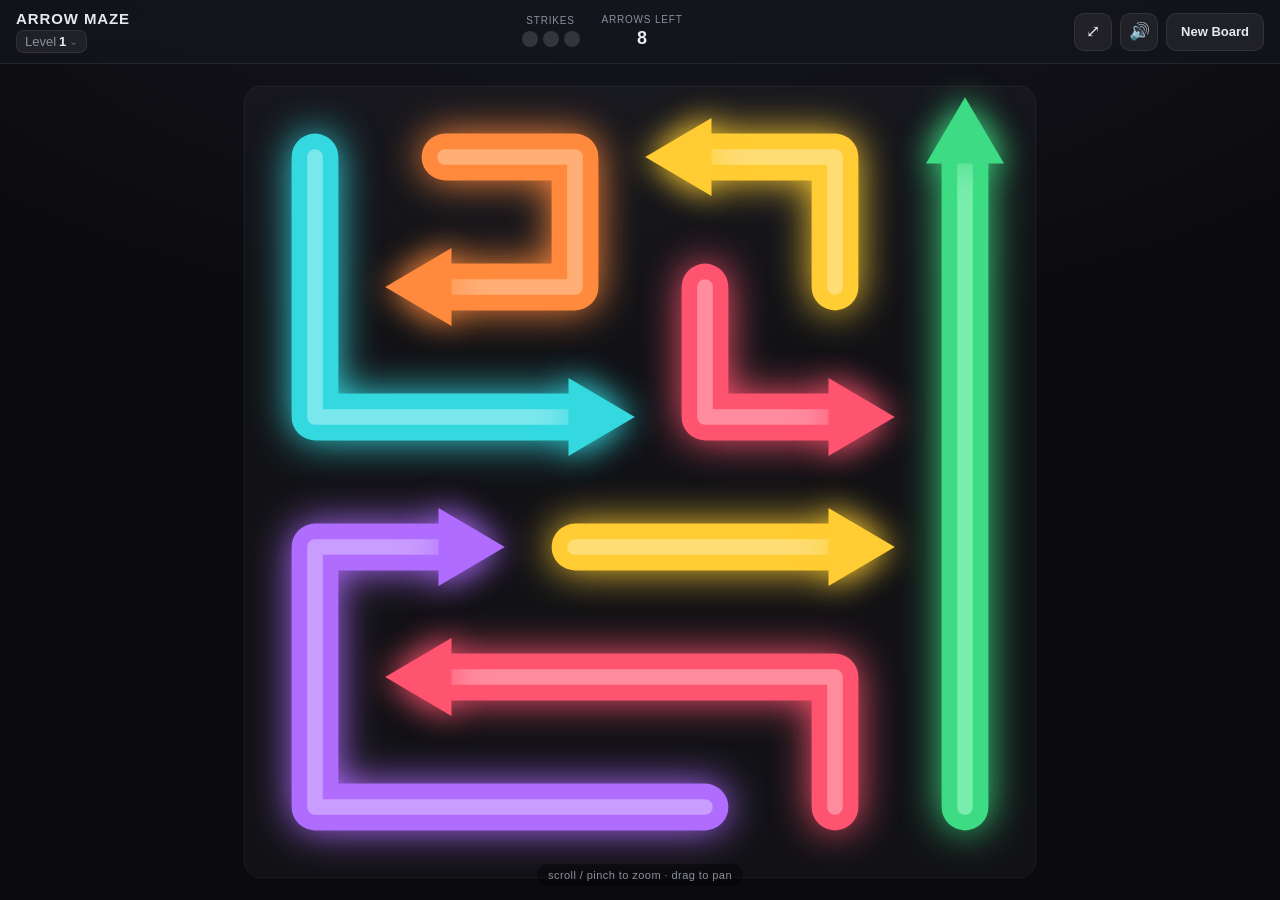
==== games/arrow-maze/index.html @ 33c7fe5b "Initial commit: games hub + Arrow Maze Static multi-game site for games.trimmerfamily.us. Root hub r" ====
<!DOCTYPE html>
<html lang="en">
<head>
  <meta charset="UTF-8" />
  <meta name="viewport" content="width=device-width, initial-scale=1.0, maximum-scale=1.0, user-scalable=no" />
  <meta name="theme-color" content="#0b0b0f" />
  <title>Arrow Maze</title>
  <link rel="stylesheet" href="style.css" />
</head>
<body>
  <div id="app">
    <header id="hud">
      <div class="hud-left">
        <div class="hud-title">Arrow&nbsp;Maze</div>
        <button class="hud-level" id="btn-level" title="Change level">Level <span id="level">1</span><span class="lvl-caret">⌄</span></button>
      </div>
      <div class="hud-center">
        <div class="stat">
          <span class="stat-label">Strikes</span>
          <div id="hearts" class="hearts"></div>
        </div>
        <div class="stat">
          <span class="stat-label">Arrows left</span>
          <span id="arrows-left" class="stat-value">0</span>
        </div>
      </div>
      <div class="hud-right">
        <button id="btn-reset-view" class="icon-btn" title="Reset view" aria-label="Reset view">⤢</button>
        <button id="btn-mute" class="icon-btn" title="Mute" aria-label="Mute">🔊</button>
        <button id="btn-new" class="text-btn" title="New board at this level">New&nbsp;Board</button>
      </div>
    </header>

    <main id="stage">
      <canvas id="board"></canvas>
      <div id="zoom-hint" class="zoom-hint">scroll / pinch to zoom · drag to pan</div>
    </main>

    <div id="modal-backdrop" class="modal-backdrop hidden">
      <div class="modal" id="modal">
        <h2 id="modal-title">Level cleared</h2>
        <p id="modal-body">Nice and tidy.</p>
        <div class="modal-actions" id="modal-actions"></div>
      </div>
    </div>

    <div id="level-backdrop" class="modal-backdrop hidden">
      <div class="modal">
        <h2>Go to level</h2>
        <p>Jump to any level. Bigger levels are bigger, busier boards.</p>
        <div class="level-chips" id="level-chips">
          <button data-lvl="1">1</button>
          <button data-lvl="25">25</button>
          <button data-lvl="50">50</button>
          <button data-lvl="100">100</button>
          <button data-lvl="200">200</button>
        </div>
        <div class="level-input-row">
          <button id="lvl-minus" class="step" aria-label="Lower">–</button>
          <input id="lvl-input" type="number" min="1" max="999" inputmode="numeric" />
          <button id="lvl-plus" class="step" aria-label="Higher">+</button>
        </div>
        <div class="modal-actions">
          <button id="lvl-go" class="primary">Go</button>
          <button id="lvl-cancel">Cancel</button>
        </div>
      </div>
    </div>
  </div>

  <script src="generator.js"></script>
  <script src="app.js"></script>
</body>
</html>
---- games/arrow-maze/style.css ----
:root {
  --bg: #0b0b0f;
  --bg-2: #121218;
  --panel: rgba(22, 22, 30, 0.72);
  --panel-border: rgba(255, 255, 255, 0.08);
  --text: #e7e9f0;
  --text-dim: #8b8f9e;
  --accent: #5cc8ff;
  --danger: #ff5470;
  --heart-empty: rgba(255, 255, 255, 0.14);
}

* { box-sizing: border-box; }

html, body {
  margin: 0;
  height: 100%;
  overflow: hidden;
  background: var(--bg);
  color: var(--text);
  font-family: -apple-system, BlinkMacSystemFont, "Segoe UI", Roboto, Helvetica, Arial, sans-serif;
  -webkit-font-smoothing: antialiased;
  -webkit-tap-highlight-color: transparent;
}

#app {
  display: flex;
  flex-direction: column;
  height: 100vh;
  height: 100dvh;
  background:
    radial-gradient(120% 80% at 50% -10%, #16161f 0%, var(--bg) 60%);
}

/* ---- HUD ---- */
#hud {
  flex: 0 0 auto;
  display: flex;
  align-items: center;
  justify-content: space-between;
  gap: 12px;
  padding: 10px 16px;
  background: var(--panel);
  backdrop-filter: blur(10px);
  border-bottom: 1px solid var(--panel-border);
  z-index: 5;
}
.hud-left { display: flex; flex-direction: column; gap: 3px; min-width: 92px; align-items: flex-start; }
.hud-title { font-weight: 700; font-size: 15px; letter-spacing: 0.06em; text-transform: uppercase; }
.hud-level {
  font-family: inherit;
  font-size: 13px;
  color: var(--text-dim);
  background: rgba(255, 255, 255, 0.06);
  border: 1px solid var(--panel-border);
  border-radius: 8px;
  padding: 3px 8px;
  cursor: pointer;
  display: inline-flex;
  align-items: center;
  gap: 3px;
  transition: background 0.15s ease, transform 0.1s ease;
}
.hud-level:hover { background: rgba(255, 255, 255, 0.12); }
.hud-level:active { transform: scale(0.96); }
.hud-level span#level { color: var(--text); font-weight: 700; }
.lvl-caret { font-size: 11px; opacity: 0.6; line-height: 1; }

/* level picker */
.level-chips { display: flex; flex-wrap: wrap; gap: 8px; justify-content: center; margin-bottom: 16px; }
.level-chips button {
  font-family: inherit;
  font-size: 14px;
  font-weight: 600;
  min-width: 46px;
  padding: 9px 12px;
  border-radius: 10px;
  border: 1px solid var(--panel-border);
  background: rgba(255, 255, 255, 0.06);
  color: var(--text);
  cursor: pointer;
  transition: background 0.15s ease, transform 0.1s ease;
}
.level-chips button:hover { background: rgba(92, 200, 255, 0.18); border-color: rgba(92, 200, 255, 0.4); }
.level-chips button:active { transform: scale(0.94); }
.level-input-row { display: flex; align-items: stretch; gap: 8px; margin-bottom: 18px; }
.level-input-row .step {
  font-family: inherit;
  width: 46px;
  font-size: 22px;
  border-radius: 10px;
  border: 1px solid var(--panel-border);
  background: rgba(255, 255, 255, 0.06);
  color: var(--text);
  cursor: pointer;
}
.level-input-row .step:hover { background: rgba(255, 255, 255, 0.12); }
.level-input-row input {
  flex: 1 1 auto;
  min-width: 0;
  font-family: inherit;
  font-size: 20px;
  font-weight: 700;
  text-align: center;
  color: var(--text);
  background: rgba(0, 0, 0, 0.3);
  border: 1px solid var(--panel-border);
  border-radius: 10px;
  padding: 8px;
  -moz-appearance: textfield;
}
.level-input-row input::-webkit-outer-spin-button,
.level-input-row input::-webkit-inner-spin-button { -webkit-appearance: none; margin: 0; }

.hud-center { display: flex; gap: 22px; align-items: center; }
.stat { display: flex; flex-direction: column; align-items: center; gap: 3px; }
.stat-label { font-size: 10px; letter-spacing: 0.08em; text-transform: uppercase; color: var(--text-dim); }
.stat-value { font-size: 18px; font-weight: 700; font-variant-numeric: tabular-nums; }

.hearts { display: flex; gap: 5px; height: 20px; align-items: center; }
.heart {
  width: 16px; height: 16px;
  border-radius: 50%;
  transition: transform 0.18s ease, background 0.18s ease, box-shadow 0.18s ease;
}
.heart.full { background: var(--danger); box-shadow: 0 0 8px rgba(255, 84, 112, 0.7); }
.heart.empty { background: var(--heart-empty); box-shadow: none; }
.heart.pop { transform: scale(1.5); }

.hud-right { display: flex; gap: 8px; align-items: center; }
.icon-btn, .text-btn {
  font-family: inherit;
  color: var(--text);
  background: rgba(255, 255, 255, 0.06);
  border: 1px solid var(--panel-border);
  border-radius: 10px;
  cursor: pointer;
  transition: background 0.15s ease, transform 0.1s ease;
}
.icon-btn { width: 38px; height: 38px; font-size: 17px; display: grid; place-items: center; }
.text-btn { height: 38px; padding: 0 14px; font-size: 13px; font-weight: 600; }
.icon-btn:hover, .text-btn:hover { background: rgba(255, 255, 255, 0.12); }
.icon-btn:active, .text-btn:active { transform: scale(0.94); }
.icon-btn.off { color: var(--text-dim); }

/* ---- Stage / canvas ---- */
#stage {
  flex: 1 1 auto;
  position: relative;
  overflow: hidden;
  touch-action: none;
}
#board { display: block; width: 100%; height: 100%; }

.zoom-hint {
  position: absolute;
  left: 50%;
  bottom: 14px;
  transform: translateX(-50%);
  font-size: 11px;
  letter-spacing: 0.04em;
  color: var(--text-dim);
  background: rgba(0, 0, 0, 0.4);
  padding: 5px 11px;
  border-radius: 999px;
  pointer-events: none;
  opacity: 0;
  transition: opacity 0.4s ease;
}
.zoom-hint.show { opacity: 1; }

/* ---- Modal ---- */
.modal-backdrop {
  position: fixed;
  inset: 0;
  display: grid;
  place-items: center;
  background: rgba(4, 4, 8, 0.72);
  backdrop-filter: blur(6px);
  z-index: 20;
  transition: opacity 0.25s ease;
}
.modal-backdrop.hidden { opacity: 0; pointer-events: none; }
.modal {
  width: min(360px, 86vw);
  background: linear-gradient(180deg, #1a1a24, #131319);
  border: 1px solid var(--panel-border);
  border-radius: 18px;
  padding: 26px 24px 22px;
  text-align: center;
  box-shadow: 0 24px 60px rgba(0, 0, 0, 0.6);
  transform: translateY(0) scale(1);
  transition: transform 0.25s cubic-bezier(0.2, 0.9, 0.3, 1.2);
}
.modal-backdrop.hidden .modal { transform: translateY(14px) scale(0.96); }
.modal h2 { margin: 0 0 8px; font-size: 24px; }
.modal h2.win { color: #58e0a6; }
.modal h2.lose { color: var(--danger); }
.modal p { margin: 0 0 20px; color: var(--text-dim); font-size: 14px; line-height: 1.5; }
.modal-actions { display: flex; flex-direction: column; gap: 10px; }
.modal-actions button {
  font-family: inherit;
  font-size: 15px;
  font-weight: 600;
  padding: 13px;
  border-radius: 12px;
  border: 1px solid var(--panel-border);
  cursor: pointer;
  color: var(--text);
  background: rgba(255, 255, 255, 0.07);
  transition: background 0.15s ease, transform 0.1s ease;
}
.modal-actions button.primary {
  background: linear-gradient(180deg, #5cc8ff, #3a9be0);
  color: #04121c;
  border-color: transparent;
}
.modal-actions button:hover { background: rgba(255, 255, 255, 0.14); }
.modal-actions button.primary:hover { filter: brightness(1.07); background: linear-gradient(180deg, #5cc8ff, #3a9be0); }
.modal-actions button:active { transform: scale(0.97); }

@media (max-width: 520px) {
  .hud-title { display: none; }
  .hud-center { gap: 16px; }
  #hud { padding: 8px 12px; }
}
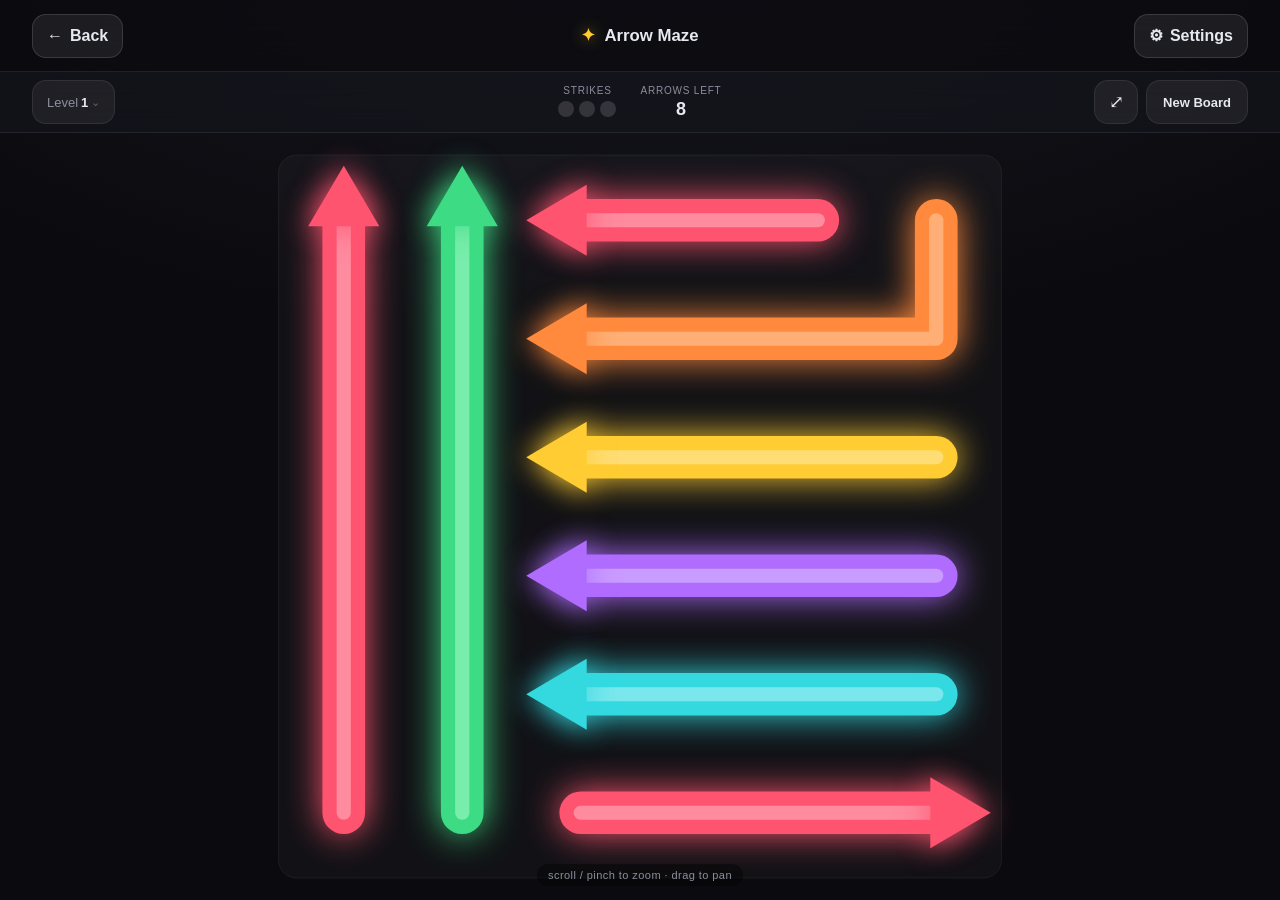
==== commit 764a5cf0: "Align Arrow Maze controls with Letter Trails" ====
--- a/games/arrow-maze/index.html
+++ b/games/arrow-maze/index.html
@@ -5,13 +5,20 @@
   <meta name="viewport" content="width=device-width, initial-scale=1.0, maximum-scale=1.0, user-scalable=no" />
   <meta name="theme-color" content="#0b0b0f" />
   <title>Arrow Maze</title>
-  <link rel="stylesheet" href="style.css" />
+  <link rel="stylesheet" href="style.css?v=2" />
 </head>
 <body>
   <div id="app">
-    <header id="hud">
+    <header class="topbar">
+      <a class="control back" href="../../" aria-label="Back"><span aria-hidden="true">←</span><span>Back</span></a>
+      <div class="brand" aria-label="Arrow Maze"><span aria-hidden="true">✦</span><span>Arrow Maze</span></div>
+      <div class="top-actions">
+        <button id="settings-btn" class="control" type="button" aria-label="Settings" aria-haspopup="dialog"><span aria-hidden="true">⚙</span><span class="settings-label">Settings</span></button>
+      </div>
+    </header>
+
+    <section id="hud" aria-label="Game status and controls">
       <div class="hud-left">
-        <div class="hud-title">Arrow&nbsp;Maze</div>
         <button class="hud-level" id="btn-level" title="Change level">Level <span id="level">1</span><span class="lvl-caret">⌄</span></button>
       </div>
       <div class="hud-center">
@@ -26,17 +33,16 @@
       </div>
       <div class="hud-right">
         <button id="btn-reset-view" class="icon-btn" title="Reset view" aria-label="Reset view">⤢</button>
-        <button id="btn-mute" class="icon-btn" title="Mute" aria-label="Mute">🔊</button>
-        <button id="btn-new" class="text-btn" title="New board at this level">New&nbsp;Board</button>
+        <button id="btn-new" class="text-btn" title="New board at this level"><span class="new-wide">New&nbsp;Board</span><span class="new-short">New</span></button>
       </div>
-    </header>
+    </section>
 
     <main id="stage">
       <canvas id="board"></canvas>
       <div id="zoom-hint" class="zoom-hint">scroll / pinch to zoom · drag to pan</div>
     </main>
 
-    <div id="modal-backdrop" class="modal-backdrop hidden">
+    <div id="modal-backdrop" class="modal-backdrop hidden" role="dialog" aria-modal="true" aria-labelledby="modal-title" aria-hidden="true">
       <div class="modal" id="modal">
         <h2 id="modal-title">Level cleared</h2>
         <p id="modal-body">Nice and tidy.</p>
@@ -44,9 +50,9 @@
       </div>
     </div>
 
-    <div id="level-backdrop" class="modal-backdrop hidden">
+    <div id="level-backdrop" class="modal-backdrop hidden" role="dialog" aria-modal="true" aria-labelledby="level-title" aria-hidden="true">
       <div class="modal">
-        <h2>Go to level</h2>
+        <h2 id="level-title">Go to level</h2>
         <p>Jump to any level. Bigger levels are bigger, busier boards.</p>
         <div class="level-chips" id="level-chips">
           <button data-lvl="1">1</button>
@@ -66,9 +72,23 @@
         </div>
       </div>
     </div>
+
+    <div id="settings-backdrop" class="modal-backdrop hidden" role="dialog" aria-modal="true" aria-labelledby="settings-title" aria-hidden="true">
+      <div class="modal settings-modal">
+        <div class="modal-head">
+          <h2 id="settings-title">Settings</h2>
+          <button id="settings-close" class="close" type="button" aria-label="Close settings">×</button>
+        </div>
+        <label class="setting-row">
+          <span><strong>Sound effects</strong><small>Movement, strikes, and celebrations</small></span>
+          <input id="sound-toggle" type="checkbox" checked />
+        </label>
+        <p class="settings-note">Reset View and New Board stay in the game toolbar for quick access.</p>
+      </div>
+    </div>
   </div>
 
-  <script src="generator.js"></script>
-  <script src="app.js"></script>
+  <script src="generator.js?v=2"></script>
+  <script src="app.js?v=2"></script>
 </body>
 </html>
--- a/games/arrow-maze/style.css
+++ b/games/arrow-maze/style.css
@@ -11,6 +11,9 @@
 }
 
 * { box-sizing: border-box; }
+button, a { font: inherit; }
+button { color: inherit; }
+button:focus-visible, a:focus-visible { outline: 3px solid #ffcc33; outline-offset: 3px; }
 
 html, body {
   margin: 0;
@@ -32,29 +35,65 @@
     radial-gradient(120% 80% at 50% -10%, #16161f 0%, var(--bg) 60%);
 }
 
-/* ---- HUD ---- */
+/* ---- Shared game shell ---- */
+.topbar {
+  flex: 0 0 auto;
+  height: 72px;
+  display: grid;
+  grid-template-columns: 1fr auto 1fr;
+  align-items: center;
+  gap: 12px;
+  padding: 12px clamp(12px, 3vw, 32px);
+  background: rgba(11, 11, 15, 0.74);
+  border-bottom: 1px solid rgba(255, 255, 255, 0.09);
+  backdrop-filter: blur(18px);
+  z-index: 10;
+}
+.brand { display: flex; align-items: center; gap: 9px; font-size: 1.05rem; font-weight: 900; white-space: nowrap; }
+.brand span:first-child { color: #ffcc33; text-shadow: 0 0 15px rgba(255, 204, 51, 0.7); }
+.top-actions { display: flex; justify-content: flex-end; gap: 8px; }
+.control {
+  min-height: 44px;
+  border: 1px solid rgba(255, 255, 255, 0.13);
+  border-radius: 14px;
+  padding: 0 14px;
+  background: rgba(255, 255, 255, 0.075);
+  color: var(--text);
+  display: inline-flex;
+  align-items: center;
+  justify-content: center;
+  gap: 7px;
+  text-decoration: none;
+  cursor: pointer;
+  font-weight: 800;
+}
+.control:hover { background: rgba(255, 255, 255, 0.13); }
+.back { justify-self: start; }
+
+/* ---- Gameplay HUD ---- */
 #hud {
   flex: 0 0 auto;
-  display: flex;
-  align-items: center;
-  justify-content: space-between;
+  display: grid;
+  grid-template-columns: 1fr auto 1fr;
+  align-items: center;
   gap: 12px;
-  padding: 10px 16px;
-  background: var(--panel);
-  backdrop-filter: blur(10px);
+  min-height: 60px;
+  padding: 8px clamp(12px, 3vw, 32px);
+  background: rgba(22, 22, 30, 0.62);
+  backdrop-filter: blur(14px);
   border-bottom: 1px solid var(--panel-border);
   z-index: 5;
 }
-.hud-left { display: flex; flex-direction: column; gap: 3px; min-width: 92px; align-items: flex-start; }
-.hud-title { font-weight: 700; font-size: 15px; letter-spacing: 0.06em; text-transform: uppercase; }
+.hud-left { display: flex; align-items: center; justify-content: flex-start; }
 .hud-level {
   font-family: inherit;
   font-size: 13px;
   color: var(--text-dim);
   background: rgba(255, 255, 255, 0.06);
   border: 1px solid var(--panel-border);
-  border-radius: 8px;
-  padding: 3px 8px;
+  min-height: 44px;
+  border-radius: 14px;
+  padding: 0 14px;
   cursor: pointer;
   display: inline-flex;
   align-items: center;
@@ -112,7 +151,7 @@
 .level-input-row input::-webkit-outer-spin-button,
 .level-input-row input::-webkit-inner-spin-button { -webkit-appearance: none; margin: 0; }
 
-.hud-center { display: flex; gap: 22px; align-items: center; }
+.hud-center { display: flex; gap: 24px; align-items: center; justify-content: center; }
 .stat { display: flex; flex-direction: column; align-items: center; gap: 3px; }
 .stat-label { font-size: 10px; letter-spacing: 0.08em; text-transform: uppercase; color: var(--text-dim); }
 .stat-value { font-size: 18px; font-weight: 700; font-variant-numeric: tabular-nums; }
@@ -127,21 +166,21 @@
 .heart.empty { background: var(--heart-empty); box-shadow: none; }
 .heart.pop { transform: scale(1.5); }
 
-.hud-right { display: flex; gap: 8px; align-items: center; }
+.hud-right { display: flex; gap: 8px; align-items: center; justify-content: flex-end; }
 .icon-btn, .text-btn {
   font-family: inherit;
   color: var(--text);
   background: rgba(255, 255, 255, 0.06);
   border: 1px solid var(--panel-border);
-  border-radius: 10px;
-  cursor: pointer;
-  transition: background 0.15s ease, transform 0.1s ease;
-}
-.icon-btn { width: 38px; height: 38px; font-size: 17px; display: grid; place-items: center; }
-.text-btn { height: 38px; padding: 0 14px; font-size: 13px; font-weight: 600; }
+  border-radius: 14px;
+  cursor: pointer;
+  transition: background 0.15s ease, transform 0.1s ease;
+}
+.icon-btn { width: 44px; height: 44px; font-size: 18px; display: grid; place-items: center; }
+.text-btn { min-height: 44px; padding: 0 16px; font-size: 13px; font-weight: 800; }
 .icon-btn:hover, .text-btn:hover { background: rgba(255, 255, 255, 0.12); }
 .icon-btn:active, .text-btn:active { transform: scale(0.94); }
-.icon-btn.off { color: var(--text-dim); }
+.new-short { display: none; }
 
 /* ---- Stage / canvas ---- */
 #stage {
@@ -176,17 +215,17 @@
   display: grid;
   place-items: center;
   background: rgba(4, 4, 8, 0.72);
-  backdrop-filter: blur(6px);
-  z-index: 20;
+  backdrop-filter: blur(13px);
+  z-index: 50;
   transition: opacity 0.25s ease;
 }
-.modal-backdrop.hidden { opacity: 0; pointer-events: none; }
+.modal-backdrop.hidden { opacity: 0; visibility: hidden; pointer-events: none; }
 .modal {
-  width: min(360px, 86vw);
-  background: linear-gradient(180deg, #1a1a24, #131319);
-  border: 1px solid var(--panel-border);
-  border-radius: 18px;
-  padding: 26px 24px 22px;
+  width: min(420px, calc(100vw - 40px));
+  background: linear-gradient(160deg, rgba(36, 40, 64, 0.97), rgba(15, 16, 27, 0.98));
+  border: 1px solid rgba(255, 255, 255, 0.14);
+  border-radius: 30px;
+  padding: clamp(24px, 6vw, 36px);
   text-align: center;
   box-shadow: 0 24px 60px rgba(0, 0, 0, 0.6);
   transform: translateY(0) scale(1);
@@ -219,8 +258,37 @@
 .modal-actions button.primary:hover { filter: brightness(1.07); background: linear-gradient(180deg, #5cc8ff, #3a9be0); }
 .modal-actions button:active { transform: scale(0.97); }
 
-@media (max-width: 520px) {
-  .hud-title { display: none; }
-  .hud-center { gap: 16px; }
-  #hud { padding: 8px 12px; }
-}
+.settings-modal { text-align: left; }
+.modal-head { display: flex; justify-content: space-between; align-items: center; margin-bottom: 12px; }
+.modal-head h2 { margin: 0; }
+.close { width: 44px; height: 44px; border: 0; border-radius: 50%; color: var(--text); background: rgba(255,255,255,.08); font-size: 1.8rem; cursor: pointer; }
+.setting-row { min-height: 64px; display: flex; align-items: center; justify-content: space-between; gap: 20px; padding: 12px 0; border-bottom: 1px solid rgba(255,255,255,.08); }
+.setting-row span { display: grid; gap: 4px; }
+.setting-row small, .settings-note { color: var(--text-dim); }
+.setting-row input { width: 25px; height: 25px; accent-color: var(--accent); }
+.settings-note { margin: 18px 0 0 !important; font-size: .85rem !important; }
+
+@media (max-width: 620px) {
+  .topbar { height: 62px; padding: 9px; }
+  .brand span:last-child, .settings-label { display: none; }
+  .control { padding: 0 11px; }
+  #hud { grid-template-columns: auto 1fr auto; gap: 8px; padding: 7px 9px; }
+  .hud-center { gap: 12px; }
+  .stat-label { font-size: 8px; }
+  .heart { width: 13px; height: 13px; }
+  .hearts { gap: 4px; }
+  .text-btn { padding: 0 12px; }
+  .new-wide { display: none; }
+  .new-short { display: inline; }
+}
+
+@media (max-width: 390px) {
+  .hud-center { gap: 8px; }
+  .hud-level { padding: 0 10px; }
+  .text-btn { padding: 0 10px; }
+  .icon-btn { width: 42px; }
+}
+
+@media (prefers-reduced-motion: reduce) {
+  *, *::before, *::after { animation-duration: .001ms !important; animation-iteration-count: 1 !important; scroll-behavior: auto !important; transition-duration: .001ms !important; }
+}
